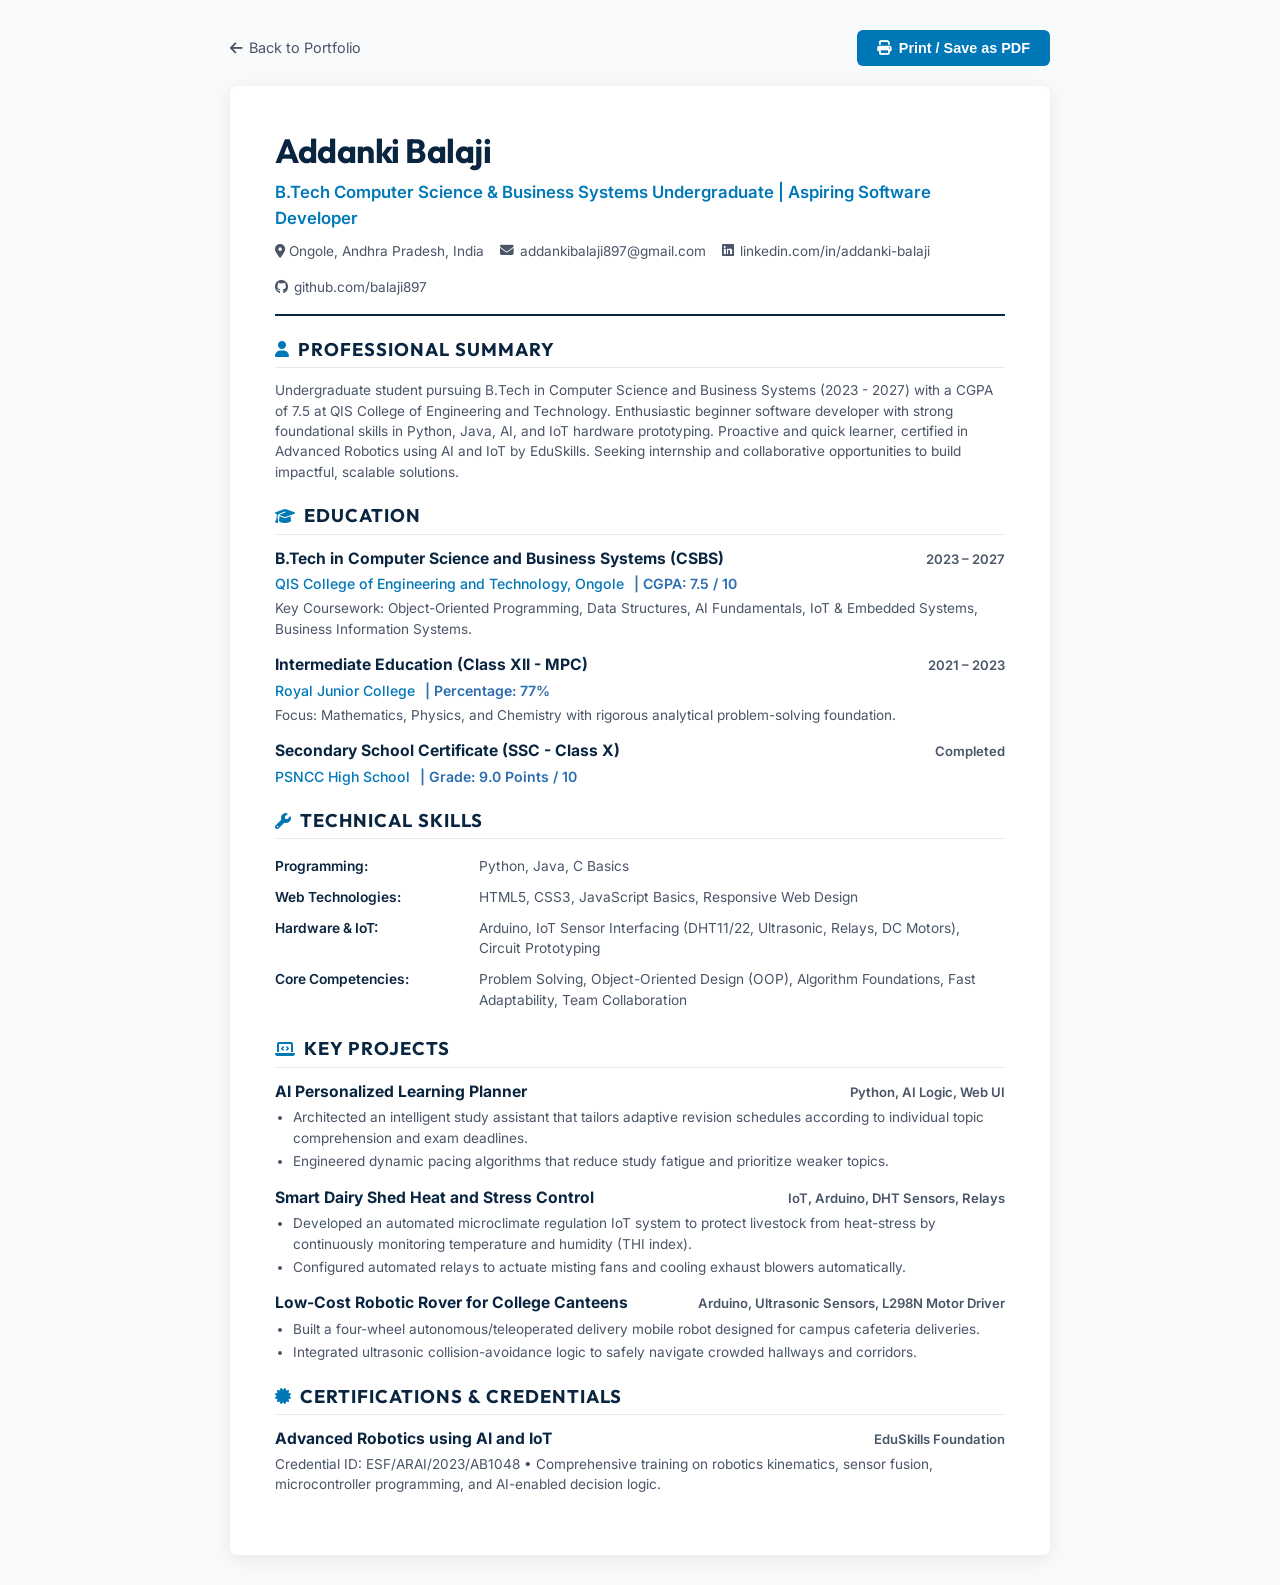
==== assets/docs/resume.html @ ad581528 "Initial commit: Balaji portfolio website" ====
<!DOCTYPE html>
<html lang="en">
<head>
  <meta charset="UTF-8">
  <meta name="viewport" content="width=device-width, initial-scale=1.0">
  <title>Resume - Addanki Balaji | Software Developer</title>
  
  <link rel="preconnect" href="https://fonts.googleapis.com">
  <link rel="preconnect" href="https://fonts.gstatic.com" crossorigin>
  <link href="https://fonts.googleapis.com/css2?family=Inter:wght@300;400;500;600;700&family=Outfit:wght@600;700;800&display=swap" rel="stylesheet">
  <link rel="stylesheet" href="https://cdnjs.cloudflare.com/ajax/libs/font-awesome/6.5.1/css/all.min.css">

  <style>
    :root {
      --primary: #0a2540;
      --accent: #0077b6;
      --text: #2d3748;
      --text-light: #4a5568;
      --border: #e2e8f0;
      --bg: #f8fafc;
    }

    * {
      box-sizing: border-box;
      margin: 0;
      padding: 0;
    }

    body {
      font-family: 'Inter', sans-serif;
      color: var(--text);
      background-color: var(--bg);
      line-height: 1.5;
      padding: 30px 20px;
    }

    .resume-sheet {
      max-width: 820px;
      margin: 0 auto;
      background: #ffffff;
      padding: 40px 45px;
      border-radius: 8px;
      box-shadow: 0 4px 20px rgba(0, 0, 0, 0.08);
      position: relative;
    }

    .toolbar {
      max-width: 820px;
      margin: 0 auto 20px auto;
      display: flex;
      justify-content: space-between;
      align-items: center;
    }

    .btn-print {
      background: #0077b6;
      color: white;
      border: none;
      padding: 10px 20px;
      border-radius: 6px;
      font-weight: 600;
      cursor: pointer;
      display: inline-flex;
      align-items: center;
      gap: 8px;
      font-size: 0.9rem;
      text-decoration: none;
      transition: background 0.2s;
    }

    .btn-print:hover {
      background: #023e8a;
    }

    .btn-back {
      color: #4a5568;
      text-decoration: none;
      font-size: 0.9rem;
      display: inline-flex;
      align-items: center;
      gap: 6px;
    }

    .btn-back:hover {
      color: #0077b6;
    }

    /* Resume Header */
    .header {
      border-bottom: 2px solid var(--primary);
      padding-bottom: 16px;
      margin-bottom: 20px;
    }

    .header h1 {
      font-family: 'Outfit', sans-serif;
      font-size: 2.1rem;
      color: var(--primary);
      letter-spacing: -0.5px;
      margin-bottom: 4px;
    }

    .header .subtitle {
      font-size: 1.05rem;
      font-weight: 600;
      color: var(--accent);
      margin-bottom: 10px;
    }

    .contact-row {
      display: flex;
      flex-wrap: wrap;
      gap: 16px;
      font-size: 0.85rem;
      color: var(--text-light);
    }

    .contact-row a {
      color: var(--text-light);
      text-decoration: none;
      display: inline-flex;
      align-items: center;
      gap: 6px;
    }

    .contact-row a:hover {
      color: var(--accent);
    }

    /* Section Styling */
    .section {
      margin-bottom: 20px;
    }

    .section-title {
      font-family: 'Outfit', sans-serif;
      font-size: 1.15rem;
      color: var(--primary);
      text-transform: uppercase;
      letter-spacing: 1px;
      border-bottom: 1px solid var(--border);
      padding-bottom: 4px;
      margin-bottom: 12px;
      display: flex;
      align-items: center;
      gap: 8px;
    }

    .section-title i {
      color: var(--accent);
      font-size: 1rem;
    }

    /* Content Items */
    .entry {
      margin-bottom: 14px;
    }

    .entry:last-child {
      margin-bottom: 0;
    }

    .entry-header {
      display: flex;
      justify-content: space-between;
      align-items: baseline;
      margin-bottom: 3px;
    }

    .entry-title {
      font-size: 0.98rem;
      font-weight: 700;
      color: var(--primary);
    }

    .entry-date {
      font-size: 0.82rem;
      font-weight: 600;
      color: var(--text-light);
      white-space: nowrap;
    }

    .entry-sub {
      font-size: 0.88rem;
      font-weight: 500;
      color: var(--accent);
      margin-bottom: 4px;
    }

    .entry-sub .grade {
      color: #2b6cb0;
      font-weight: 600;
      margin-left: 6px;
    }

    .entry-desc {
      font-size: 0.85rem;
      color: var(--text-light);
      line-height: 1.5;
    }

    ul.bullet-list {
      padding-left: 18px;
      margin-top: 4px;
    }

    ul.bullet-list li {
      font-size: 0.85rem;
      color: var(--text-light);
      margin-bottom: 3px;
    }

    /* Skills Grid */
    .skills-table {
      width: 100%;
      border-collapse: collapse;
      font-size: 0.86rem;
    }

    .skills-table td {
      padding: 5px 0;
      vertical-align: top;
    }

    .skills-label {
      width: 28%;
      font-weight: 600;
      color: var(--primary);
    }

    .skills-val {
      color: var(--text-light);
    }

    /* Print Styles */
    @media print {
      body {
        background: #ffffff;
        padding: 0;
      }

      .toolbar {
        display: none !important;
      }

      .resume-sheet {
        box-shadow: none;
        padding: 15mm 15mm;
        margin: 0;
        max-width: 100%;
        border-radius: 0;
      }

      @page {
        margin: 10mm;
        size: A4;
      }
    }
  </style>
</head>
<body>

  <div class="toolbar">
    <a href="../../index.html" class="btn-back">
      <i class="fa-solid fa-arrow-left"></i> Back to Portfolio
    </a>
    <button class="btn-print" onclick="window.print()">
      <i class="fa-solid fa-print"></i> Print / Save as PDF
    </button>
  </div>

  <div class="resume-sheet">
    <!-- Header -->
    <header class="header">
      <h1>Addanki Balaji</h1>
      <div class="subtitle">B.Tech Computer Science & Business Systems Undergraduate | Aspiring Software Developer</div>
      <div class="contact-row">
        <span><i class="fa-solid fa-location-dot"></i> Ongole, Andhra Pradesh, India</span>
        <a href="mailto:addankibalaji897@gmail.com"><i class="fa-solid fa-envelope"></i> addankibalaji897@gmail.com</a>
        <a href="https://www.linkedin.com/in/addanki-balaji-a219062a4/" target="_blank"><i class="fa-brands fa-linkedin"></i> linkedin.com/in/addanki-balaji</a>
        <a href="https://github.com/balaji897" target="_blank"><i class="fa-brands fa-github"></i> github.com/balaji897</a>
      </div>
    </header>

    <!-- Professional Summary -->
    <section class="section">
      <h2 class="section-title"><i class="fa-solid fa-user"></i> Professional Summary</h2>
      <p class="entry-desc">
        Undergraduate student pursuing B.Tech in Computer Science and Business Systems (2023 - 2027) with a CGPA of 7.5 at QIS College of Engineering and Technology. Enthusiastic beginner software developer with strong foundational skills in Python, Java, AI, and IoT hardware prototyping. Proactive and quick learner, certified in Advanced Robotics using AI and IoT by EduSkills. Seeking internship and collaborative opportunities to build impactful, scalable solutions.
      </p>
    </section>

    <!-- Education -->
    <section class="section">
      <h2 class="section-title"><i class="fa-solid fa-graduation-cap"></i> Education</h2>
      
      <div class="entry">
        <div class="entry-header">
          <span class="entry-title">B.Tech in Computer Science and Business Systems (CSBS)</span>
          <span class="entry-date">2023 – 2027</span>
        </div>
        <div class="entry-sub">QIS College of Engineering and Technology, Ongole <span class="grade">| CGPA: 7.5 / 10</span></div>
        <p class="entry-desc">Key Coursework: Object-Oriented Programming, Data Structures, AI Fundamentals, IoT & Embedded Systems, Business Information Systems.</p>
      </div>

      <div class="entry">
        <div class="entry-header">
          <span class="entry-title">Intermediate Education (Class XII - MPC)</span>
          <span class="entry-date">2021 – 2023</span>
        </div>
        <div class="entry-sub">Royal Junior College <span class="grade">| Percentage: 77%</span></div>
        <p class="entry-desc">Focus: Mathematics, Physics, and Chemistry with rigorous analytical problem-solving foundation.</p>
      </div>

      <div class="entry">
        <div class="entry-header">
          <span class="entry-title">Secondary School Certificate (SSC - Class X)</span>
          <span class="entry-date">Completed</span>
        </div>
        <div class="entry-sub">PSNCC High School <span class="grade">| Grade: 9.0 Points / 10</span></div>
      </div>
    </section>

    <!-- Technical Skills -->
    <section class="section">
      <h2 class="section-title"><i class="fa-solid fa-wrench"></i> Technical Skills</h2>
      <table class="skills-table">
        <tr>
          <td class="skills-label">Programming:</td>
          <td class="skills-val">Python, Java, C Basics</td>
        </tr>
        <tr>
          <td class="skills-label">Web Technologies:</td>
          <td class="skills-val">HTML5, CSS3, JavaScript Basics, Responsive Web Design</td>
        </tr>
        <tr>
          <td class="skills-label">Hardware & IoT:</td>
          <td class="skills-val">Arduino, IoT Sensor Interfacing (DHT11/22, Ultrasonic, Relays, DC Motors), Circuit Prototyping</td>
        </tr>
        <tr>
          <td class="skills-label">Core Competencies:</td>
          <td class="skills-val">Problem Solving, Object-Oriented Design (OOP), Algorithm Foundations, Fast Adaptability, Team Collaboration</td>
        </tr>
      </table>
    </section>

    <!-- Projects -->
    <section class="section">
      <h2 class="section-title"><i class="fa-solid fa-laptop-code"></i> Key Projects</h2>

      <div class="entry">
        <div class="entry-header">
          <span class="entry-title">AI Personalized Learning Planner</span>
          <span class="entry-date">Python, AI Logic, Web UI</span>
        </div>
        <ul class="bullet-list">
          <li>Architected an intelligent study assistant that tailors adaptive revision schedules according to individual topic comprehension and exam deadlines.</li>
          <li>Engineered dynamic pacing algorithms that reduce study fatigue and prioritize weaker topics.</li>
        </ul>
      </div>

      <div class="entry">
        <div class="entry-header">
          <span class="entry-title">Smart Dairy Shed Heat and Stress Control</span>
          <span class="entry-date">IoT, Arduino, DHT Sensors, Relays</span>
        </div>
        <ul class="bullet-list">
          <li>Developed an automated microclimate regulation IoT system to protect livestock from heat-stress by continuously monitoring temperature and humidity (THI index).</li>
          <li>Configured automated relays to actuate misting fans and cooling exhaust blowers automatically.</li>
        </ul>
      </div>

      <div class="entry">
        <div class="entry-header">
          <span class="entry-title">Low-Cost Robotic Rover for College Canteens</span>
          <span class="entry-date">Arduino, Ultrasonic Sensors, L298N Motor Driver</span>
        </div>
        <ul class="bullet-list">
          <li>Built a four-wheel autonomous/teleoperated delivery mobile robot designed for campus cafeteria deliveries.</li>
          <li>Integrated ultrasonic collision-avoidance logic to safely navigate crowded hallways and corridors.</li>
        </ul>
      </div>
    </section>

    <!-- Certifications -->
    <section class="section">
      <h2 class="section-title"><i class="fa-solid fa-certificate"></i> Certifications & Credentials</h2>
      <div class="entry">
        <div class="entry-header">
          <span class="entry-title">Advanced Robotics using AI and IoT</span>
          <span class="entry-date">EduSkills Foundation</span>
        </div>
        <p class="entry-desc">
          Credential ID: ESF/ARAI/2023/AB1048 &bull; Comprehensive training on robotics kinematics, sensor fusion, microcontroller programming, and AI-enabled decision logic.
        </p>
      </div>
    </section>
  </div>

</body>
</html>
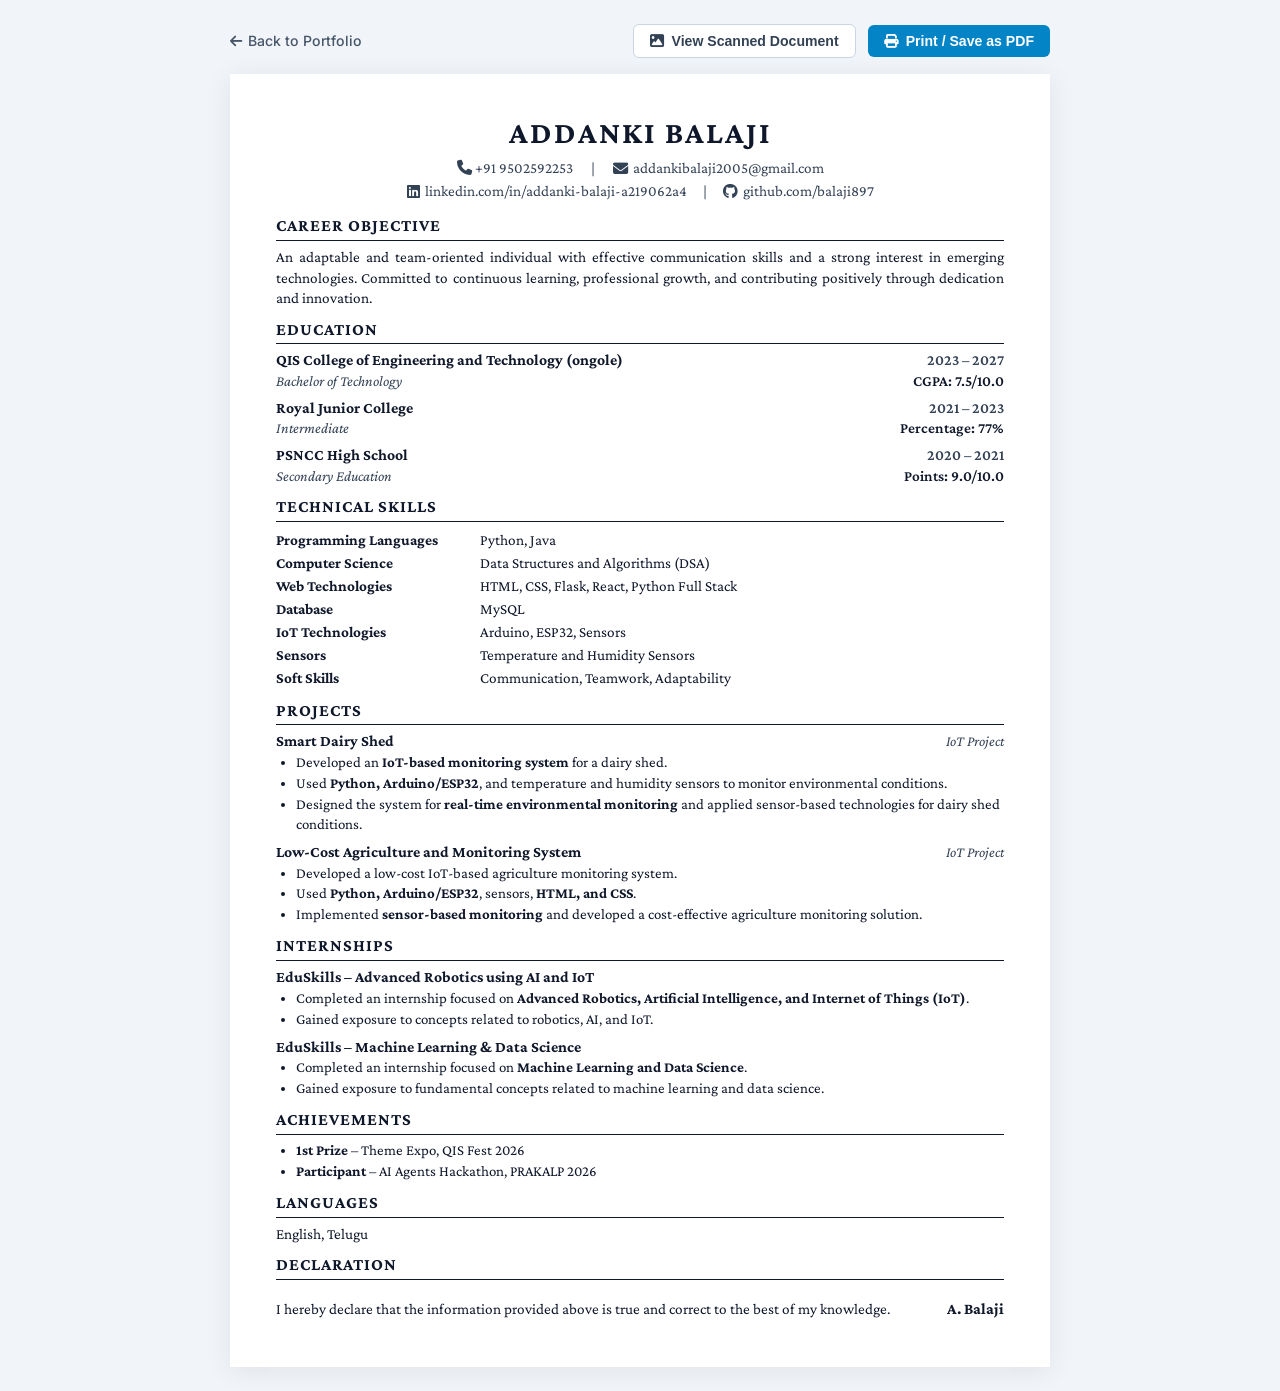
==== commit fae2d5e2: "Update resume with official credentials, education, skills, and projects" ====
--- a/assets/docs/resume.html
+++ b/assets/docs/resume.html
@@ -3,21 +3,22 @@
 <head>
   <meta charset="UTF-8">
   <meta name="viewport" content="width=device-width, initial-scale=1.0">
-  <title>Resume - Addanki Balaji | Software Developer</title>
+  <title>Resume - Addanki Balaji</title>
   
   <link rel="preconnect" href="https://fonts.googleapis.com">
   <link rel="preconnect" href="https://fonts.gstatic.com" crossorigin>
-  <link href="https://fonts.googleapis.com/css2?family=Inter:wght@300;400;500;600;700&family=Outfit:wght@600;700;800&display=swap" rel="stylesheet">
+  <link href="https://fonts.googleapis.com/css2?family=Crimson+Pro:ital,wght@0,400;0,600;0,700;1,400&family=Inter:wght@400;500;600;700&display=swap" rel="stylesheet">
   <link rel="stylesheet" href="https://cdnjs.cloudflare.com/ajax/libs/font-awesome/6.5.1/css/all.min.css">
 
   <style>
     :root {
-      --primary: #0a2540;
-      --accent: #0077b6;
-      --text: #2d3748;
-      --text-light: #4a5568;
-      --border: #e2e8f0;
-      --bg: #f8fafc;
+      --primary: #0f172a;
+      --secondary: #1e293b;
+      --accent: #0284c7;
+      --text: #0f172a;
+      --text-muted: #334155;
+      --line: #0f172a;
+      --bg: #f1f5f9;
     }
 
     * {
@@ -27,216 +28,313 @@
     }
 
     body {
-      font-family: 'Inter', sans-serif;
+      font-family: 'Crimson Pro', serif, 'Times New Roman';
       color: var(--text);
       background-color: var(--bg);
-      line-height: 1.5;
-      padding: 30px 20px;
-    }
-
-    .resume-sheet {
-      max-width: 820px;
-      margin: 0 auto;
-      background: #ffffff;
-      padding: 40px 45px;
-      border-radius: 8px;
-      box-shadow: 0 4px 20px rgba(0, 0, 0, 0.08);
-      position: relative;
-    }
-
+      line-height: 1.32;
+      padding: 24px 16px;
+      font-size: 15px;
+    }
+
+    /* Top Toolbar */
     .toolbar {
       max-width: 820px;
-      margin: 0 auto 20px auto;
+      margin: 0 auto 16px auto;
       display: flex;
       justify-content: space-between;
       align-items: center;
-    }
-
-    .btn-print {
-      background: #0077b6;
-      color: white;
+      font-family: 'Inter', sans-serif;
+    }
+
+    .toolbar-left, .toolbar-right {
+      display: flex;
+      align-items: center;
+      gap: 12px;
+    }
+
+    .btn-action {
+      background: #0284c7;
+      color: #ffffff;
       border: none;
-      padding: 10px 20px;
+      padding: 8px 16px;
       border-radius: 6px;
       font-weight: 600;
       cursor: pointer;
       display: inline-flex;
       align-items: center;
       gap: 8px;
-      font-size: 0.9rem;
+      font-size: 0.88rem;
       text-decoration: none;
-      transition: background 0.2s;
-    }
-
-    .btn-print:hover {
-      background: #023e8a;
+      transition: background 0.2s, transform 0.15s;
+    }
+
+    .btn-action:hover {
+      background: #0369a1;
+      transform: translateY(-1px);
+    }
+
+    .btn-secondary {
+      background: #ffffff;
+      color: #334155;
+      border: 1px solid #cbd5e1;
+    }
+
+    .btn-secondary:hover {
+      background: #f8fafc;
+      color: #0f172a;
     }
 
     .btn-back {
-      color: #4a5568;
+      color: #475569;
       text-decoration: none;
-      font-size: 0.9rem;
+      font-size: 0.88rem;
       display: inline-flex;
       align-items: center;
       gap: 6px;
+      font-weight: 500;
     }
 
     .btn-back:hover {
-      color: #0077b6;
+      color: #0284c7;
+    }
+
+    /* Resume Sheet */
+    .resume-sheet {
+      max-width: 820px;
+      margin: 0 auto;
+      background: #ffffff;
+      padding: 38px 46px;
+      box-shadow: 0 4px 25px rgba(0, 0, 0, 0.08);
+      position: relative;
     }
 
     /* Resume Header */
-    .header {
-      border-bottom: 2px solid var(--primary);
-      padding-bottom: 16px;
-      margin-bottom: 20px;
-    }
-
-    .header h1 {
-      font-family: 'Outfit', sans-serif;
-      font-size: 2.1rem;
-      color: var(--primary);
-      letter-spacing: -0.5px;
-      margin-bottom: 4px;
-    }
-
-    .header .subtitle {
-      font-size: 1.05rem;
-      font-weight: 600;
-      color: var(--accent);
-      margin-bottom: 10px;
-    }
-
-    .contact-row {
-      display: flex;
+    .resume-header {
+      text-align: center;
+      margin-bottom: 14px;
+    }
+
+    .candidate-name {
+      font-size: 1.95rem;
+      font-weight: 700;
+      letter-spacing: 2px;
+      text-transform: uppercase;
+      color: var(--primary);
+      margin-bottom: 5px;
+    }
+
+    .contact-meta {
+      font-size: 0.95rem;
+      color: var(--text-muted);
+      display: flex;
+      justify-content: center;
       flex-wrap: wrap;
-      gap: 16px;
-      font-size: 0.85rem;
-      color: var(--text-light);
-    }
-
-    .contact-row a {
-      color: var(--text-light);
+      gap: 10px 18px;
+      margin-bottom: 3px;
+    }
+
+    .contact-meta a {
+      color: inherit;
       text-decoration: none;
       display: inline-flex;
       align-items: center;
-      gap: 6px;
-    }
-
-    .contact-row a:hover {
+      gap: 5px;
+    }
+
+    .contact-meta a:hover {
       color: var(--accent);
-    }
-
-    /* Section Styling */
-    .section {
-      margin-bottom: 20px;
-    }
-
-    .section-title {
-      font-family: 'Outfit', sans-serif;
-      font-size: 1.15rem;
-      color: var(--primary);
+      text-decoration: underline;
+    }
+
+    .contact-links-row {
+      font-size: 0.95rem;
+      color: var(--text-muted);
+      display: flex;
+      justify-content: center;
+      flex-wrap: wrap;
+      gap: 16px;
+    }
+
+    .contact-links-row a {
+      color: inherit;
+      text-decoration: none;
+      display: inline-flex;
+      align-items: center;
+      gap: 5px;
+    }
+
+    .contact-links-row a:hover {
+      color: var(--accent);
+      text-decoration: underline;
+    }
+
+    /* Sections */
+    .resume-section {
+      margin-top: 10px;
+      margin-bottom: 10px;
+    }
+
+    .section-heading {
+      font-size: 1.08rem;
+      font-weight: 700;
       text-transform: uppercase;
       letter-spacing: 1px;
-      border-bottom: 1px solid var(--border);
-      padding-bottom: 4px;
-      margin-bottom: 12px;
-      display: flex;
-      align-items: center;
-      gap: 8px;
-    }
-
-    .section-title i {
-      color: var(--accent);
-      font-size: 1rem;
-    }
-
-    /* Content Items */
-    .entry {
-      margin-bottom: 14px;
-    }
-
-    .entry:last-child {
-      margin-bottom: 0;
-    }
-
-    .entry-header {
+      color: var(--primary);
+      border-bottom: 1.2px solid var(--line);
+      padding-bottom: 2px;
+      margin-bottom: 6px;
+    }
+
+    .section-text {
+      font-size: 0.95rem;
+      color: var(--text);
+      line-height: 1.35;
+      text-align: justify;
+    }
+
+    /* Education Items */
+    .edu-entry {
+      margin-bottom: 6px;
+    }
+
+    .edu-row-top, .edu-row-bottom {
       display: flex;
       justify-content: space-between;
       align-items: baseline;
-      margin-bottom: 3px;
-    }
-
-    .entry-title {
+    }
+
+    .institution-name {
+      font-weight: 700;
       font-size: 0.98rem;
-      font-weight: 700;
-      color: var(--primary);
-    }
-
-    .entry-date {
-      font-size: 0.82rem;
+      color: var(--primary);
+    }
+
+    .edu-period {
       font-weight: 600;
-      color: var(--text-light);
-      white-space: nowrap;
-    }
-
-    .entry-sub {
-      font-size: 0.88rem;
-      font-weight: 500;
-      color: var(--accent);
-      margin-bottom: 4px;
-    }
-
-    .entry-sub .grade {
-      color: #2b6cb0;
+      font-size: 0.95rem;
+      color: var(--text-muted);
+    }
+
+    .degree-name {
+      font-style: italic;
+      font-size: 0.93rem;
+      color: var(--text-muted);
+    }
+
+    .grade-text {
       font-weight: 600;
-      margin-left: 6px;
-    }
-
-    .entry-desc {
-      font-size: 0.85rem;
-      color: var(--text-light);
-      line-height: 1.5;
-    }
-
-    ul.bullet-list {
-      padding-left: 18px;
-      margin-top: 4px;
-    }
-
-    ul.bullet-list li {
-      font-size: 0.85rem;
-      color: var(--text-light);
-      margin-bottom: 3px;
-    }
-
-    /* Skills Grid */
-    .skills-table {
+      font-size: 0.95rem;
+      color: var(--primary);
+    }
+
+    /* Technical Skills Table */
+    .skills-grid {
+      display: table;
       width: 100%;
       border-collapse: collapse;
-      font-size: 0.86rem;
-    }
-
-    .skills-table td {
-      padding: 5px 0;
+      font-size: 0.95rem;
+    }
+
+    .skill-row {
+      display: table-row;
+    }
+
+    .skill-category {
+      display: table-cell;
+      font-weight: 700;
+      color: var(--primary);
+      width: 28%;
+      padding: 1.5px 0;
       vertical-align: top;
     }
 
-    .skills-label {
-      width: 28%;
-      font-weight: 600;
-      color: var(--primary);
-    }
-
-    .skills-val {
-      color: var(--text-light);
-    }
-
-    /* Print Styles */
+    .skill-list {
+      display: table-cell;
+      color: var(--text);
+      padding: 1.5px 0;
+      vertical-align: top;
+    }
+
+    /* Projects & Internships */
+    .item-entry {
+      margin-bottom: 7px;
+    }
+
+    .item-header {
+      display: flex;
+      justify-content: space-between;
+      align-items: baseline;
+      margin-bottom: 1px;
+    }
+
+    .item-title {
+      font-weight: 700;
+      font-size: 0.98rem;
+      color: var(--primary);
+    }
+
+    .item-badge {
+      font-style: italic;
+      font-size: 0.92rem;
+      color: var(--text-muted);
+    }
+
+    .bullets {
+      list-style-type: disc;
+      padding-left: 20px;
+    }
+
+    .bullets li {
+      font-size: 0.93rem;
+      line-height: 1.34;
+      margin-bottom: 1px;
+      color: var(--text);
+    }
+
+    .bullets li strong {
+      color: var(--primary);
+    }
+
+    /* Declaration */
+    .declaration-row {
+      display: flex;
+      justify-content: space-between;
+      align-items: flex-end;
+      margin-top: 12px;
+      padding-top: 6px;
+    }
+
+    .signature {
+      font-weight: 700;
+      font-size: 1rem;
+      color: var(--primary);
+      text-align: right;
+    }
+
+    /* Original Scan Modal/View */
+    .scan-view-container {
+      display: none;
+      text-align: center;
+      background: #ffffff;
+      padding: 20px;
+      max-width: 820px;
+      margin: 0 auto;
+      box-shadow: 0 4px 25px rgba(0, 0, 0, 0.08);
+    }
+
+    .scan-view-img {
+      max-width: 100%;
+      height: auto;
+      border: 1px solid #e2e8f0;
+      box-shadow: 0 2px 10px rgba(0,0,0,0.1);
+    }
+
+    /* Print Setup */
     @media print {
       body {
         background: #ffffff;
         padding: 0;
+        font-size: 13.5px;
       }
 
       .toolbar {
@@ -245,157 +343,247 @@
 
       .resume-sheet {
         box-shadow: none;
-        padding: 15mm 15mm;
+        padding: 8mm 12mm;
         margin: 0;
         max-width: 100%;
-        border-radius: 0;
       }
 
+      .scan-view-container {
+        display: none !important;
+      }
+
       @page {
-        margin: 10mm;
-        size: A4;
+        margin: 6mm 8mm;
+        size: A4 portrait;
       }
     }
   </style>
 </head>
 <body>
 
+  <!-- Top Toolbar -->
   <div class="toolbar">
-    <a href="../../index.html" class="btn-back">
-      <i class="fa-solid fa-arrow-left"></i> Back to Portfolio
-    </a>
-    <button class="btn-print" onclick="window.print()">
-      <i class="fa-solid fa-print"></i> Print / Save as PDF
-    </button>
+    <div class="toolbar-left">
+      <a href="../../index.html" class="btn-back">
+        <i class="fa-solid fa-arrow-left"></i> Back to Portfolio
+      </a>
+    </div>
+    <div class="toolbar-right">
+      <button class="btn-action btn-secondary" id="toggle-view-btn" onclick="toggleView()">
+        <i class="fa-solid fa-image"></i> View Scanned Document
+      </button>
+      <button class="btn-action" onclick="window.print()">
+        <i class="fa-solid fa-print"></i> Print / Save as PDF
+      </button>
+    </div>
   </div>
 
-  <div class="resume-sheet">
+  <!-- Document View (Scanned Image View) -->
+  <div class="scan-view-container" id="scan-view">
+    <img src="resume.png" alt="Addanki Balaji Original Resume" class="scan-view-img">
+  </div>
+
+  <!-- Digital Clean Resume Sheet -->
+  <main class="resume-sheet" id="digital-resume">
+
     <!-- Header -->
-    <header class="header">
-      <h1>Addanki Balaji</h1>
-      <div class="subtitle">B.Tech Computer Science & Business Systems Undergraduate | Aspiring Software Developer</div>
-      <div class="contact-row">
-        <span><i class="fa-solid fa-location-dot"></i> Ongole, Andhra Pradesh, India</span>
-        <a href="mailto:addankibalaji897@gmail.com"><i class="fa-solid fa-envelope"></i> addankibalaji897@gmail.com</a>
-        <a href="https://www.linkedin.com/in/addanki-balaji-a219062a4/" target="_blank"><i class="fa-brands fa-linkedin"></i> linkedin.com/in/addanki-balaji</a>
-        <a href="https://github.com/balaji897" target="_blank"><i class="fa-brands fa-github"></i> github.com/balaji897</a>
+    <header class="resume-header">
+      <h1 class="candidate-name">ADDANKI BALAJI</h1>
+      <div class="contact-meta">
+        <span><i class="fa-solid fa-phone"></i> +91 9502592253</span>
+        <span>|</span>
+        <a href="mailto:addankibalaji2005@gmail.com"><i class="fa-solid fa-envelope"></i> addankibalaji2005@gmail.com</a>
+      </div>
+      <div class="contact-links-row">
+        <a href="https://linkedin.com/in/addanki-balaji-a219062a4" target="_blank" rel="noopener noreferrer">
+          <i class="fa-brands fa-linkedin"></i> linkedin.com/in/addanki-balaji-a219062a4
+        </a>
+        <span>|</span>
+        <a href="https://github.com/balaji897" target="_blank" rel="noopener noreferrer">
+          <i class="fa-brands fa-github"></i> github.com/balaji897
+        </a>
       </div>
     </header>
 
-    <!-- Professional Summary -->
-    <section class="section">
-      <h2 class="section-title"><i class="fa-solid fa-user"></i> Professional Summary</h2>
-      <p class="entry-desc">
-        Undergraduate student pursuing B.Tech in Computer Science and Business Systems (2023 - 2027) with a CGPA of 7.5 at QIS College of Engineering and Technology. Enthusiastic beginner software developer with strong foundational skills in Python, Java, AI, and IoT hardware prototyping. Proactive and quick learner, certified in Advanced Robotics using AI and IoT by EduSkills. Seeking internship and collaborative opportunities to build impactful, scalable solutions.
+    <!-- CAREER OBJECTIVE -->
+    <section class="resume-section">
+      <h2 class="section-heading">CAREER OBJECTIVE</h2>
+      <p class="section-text">
+        An adaptable and team-oriented individual with effective communication skills and a strong interest in emerging technologies. Committed to continuous learning, professional growth, and contributing positively through dedication and innovation.
       </p>
     </section>
 
-    <!-- Education -->
-    <section class="section">
-      <h2 class="section-title"><i class="fa-solid fa-graduation-cap"></i> Education</h2>
+    <!-- EDUCATION -->
+    <section class="resume-section">
+      <h2 class="section-heading">EDUCATION</h2>
       
-      <div class="entry">
-        <div class="entry-header">
-          <span class="entry-title">B.Tech in Computer Science and Business Systems (CSBS)</span>
-          <span class="entry-date">2023 – 2027</span>
-        </div>
-        <div class="entry-sub">QIS College of Engineering and Technology, Ongole <span class="grade">| CGPA: 7.5 / 10</span></div>
-        <p class="entry-desc">Key Coursework: Object-Oriented Programming, Data Structures, AI Fundamentals, IoT & Embedded Systems, Business Information Systems.</p>
-      </div>
-
-      <div class="entry">
-        <div class="entry-header">
-          <span class="entry-title">Intermediate Education (Class XII - MPC)</span>
-          <span class="entry-date">2021 – 2023</span>
-        </div>
-        <div class="entry-sub">Royal Junior College <span class="grade">| Percentage: 77%</span></div>
-        <p class="entry-desc">Focus: Mathematics, Physics, and Chemistry with rigorous analytical problem-solving foundation.</p>
-      </div>
-
-      <div class="entry">
-        <div class="entry-header">
-          <span class="entry-title">Secondary School Certificate (SSC - Class X)</span>
-          <span class="entry-date">Completed</span>
-        </div>
-        <div class="entry-sub">PSNCC High School <span class="grade">| Grade: 9.0 Points / 10</span></div>
-      </div>
-    </section>
-
-    <!-- Technical Skills -->
-    <section class="section">
-      <h2 class="section-title"><i class="fa-solid fa-wrench"></i> Technical Skills</h2>
-      <table class="skills-table">
-        <tr>
-          <td class="skills-label">Programming:</td>
-          <td class="skills-val">Python, Java, C Basics</td>
-        </tr>
-        <tr>
-          <td class="skills-label">Web Technologies:</td>
-          <td class="skills-val">HTML5, CSS3, JavaScript Basics, Responsive Web Design</td>
-        </tr>
-        <tr>
-          <td class="skills-label">Hardware & IoT:</td>
-          <td class="skills-val">Arduino, IoT Sensor Interfacing (DHT11/22, Ultrasonic, Relays, DC Motors), Circuit Prototyping</td>
-        </tr>
-        <tr>
-          <td class="skills-label">Core Competencies:</td>
-          <td class="skills-val">Problem Solving, Object-Oriented Design (OOP), Algorithm Foundations, Fast Adaptability, Team Collaboration</td>
-        </tr>
-      </table>
-    </section>
-
-    <!-- Projects -->
-    <section class="section">
-      <h2 class="section-title"><i class="fa-solid fa-laptop-code"></i> Key Projects</h2>
-
-      <div class="entry">
-        <div class="entry-header">
-          <span class="entry-title">AI Personalized Learning Planner</span>
-          <span class="entry-date">Python, AI Logic, Web UI</span>
-        </div>
-        <ul class="bullet-list">
-          <li>Architected an intelligent study assistant that tailors adaptive revision schedules according to individual topic comprehension and exam deadlines.</li>
-          <li>Engineered dynamic pacing algorithms that reduce study fatigue and prioritize weaker topics.</li>
+      <div class="edu-entry">
+        <div class="edu-row-top">
+          <span class="institution-name">QIS College of Engineering and Technology (ongole)</span>
+          <span class="edu-period">2023 – 2027</span>
+        </div>
+        <div class="edu-row-bottom">
+          <span class="degree-name">Bachelor of Technology</span>
+          <span class="grade-text">CGPA: 7.5/10.0</span>
+        </div>
+      </div>
+
+      <div class="edu-entry">
+        <div class="edu-row-top">
+          <span class="institution-name">Royal Junior College</span>
+          <span class="edu-period">2021 – 2023</span>
+        </div>
+        <div class="edu-row-bottom">
+          <span class="degree-name">Intermediate</span>
+          <span class="grade-text">Percentage: 77%</span>
+        </div>
+      </div>
+
+      <div class="edu-entry">
+        <div class="edu-row-top">
+          <span class="institution-name">PSNCC High School</span>
+          <span class="edu-period">2020 – 2021</span>
+        </div>
+        <div class="edu-row-bottom">
+          <span class="degree-name">Secondary Education</span>
+          <span class="grade-text">Points: 9.0/10.0</span>
+        </div>
+      </div>
+    </section>
+
+    <!-- TECHNICAL SKILLS -->
+    <section class="resume-section">
+      <h2 class="section-heading">TECHNICAL SKILLS</h2>
+      <div class="skills-grid">
+        <div class="skill-row">
+          <span class="skill-category">Programming Languages</span>
+          <span class="skill-list">Python, Java</span>
+        </div>
+        <div class="skill-row">
+          <span class="skill-category">Computer Science</span>
+          <span class="skill-list">Data Structures and Algorithms (DSA)</span>
+        </div>
+        <div class="skill-row">
+          <span class="skill-category">Web Technologies</span>
+          <span class="skill-list">HTML, CSS, Flask, React, Python Full Stack</span>
+        </div>
+        <div class="skill-row">
+          <span class="skill-category">Database</span>
+          <span class="skill-list">MySQL</span>
+        </div>
+        <div class="skill-row">
+          <span class="skill-category">IoT Technologies</span>
+          <span class="skill-list">Arduino, ESP32, Sensors</span>
+        </div>
+        <div class="skill-row">
+          <span class="skill-category">Sensors</span>
+          <span class="skill-list">Temperature and Humidity Sensors</span>
+        </div>
+        <div class="skill-row">
+          <span class="skill-category">Soft Skills</span>
+          <span class="skill-list">Communication, Teamwork, Adaptability</span>
+        </div>
+      </div>
+    </section>
+
+    <!-- PROJECTS -->
+    <section class="resume-section">
+      <h2 class="section-heading">PROJECTS</h2>
+
+      <div class="item-entry">
+        <div class="item-header">
+          <span class="item-title">Smart Dairy Shed</span>
+          <span class="item-badge">IoT Project</span>
+        </div>
+        <ul class="bullets">
+          <li>Developed an <strong>IoT-based monitoring system</strong> for a dairy shed.</li>
+          <li>Used <strong>Python, Arduino/ESP32</strong>, and temperature and humidity sensors to monitor environmental conditions.</li>
+          <li>Designed the system for <strong>real-time environmental monitoring</strong> and applied sensor-based technologies for dairy shed conditions.</li>
         </ul>
       </div>
 
-      <div class="entry">
-        <div class="entry-header">
-          <span class="entry-title">Smart Dairy Shed Heat and Stress Control</span>
-          <span class="entry-date">IoT, Arduino, DHT Sensors, Relays</span>
-        </div>
-        <ul class="bullet-list">
-          <li>Developed an automated microclimate regulation IoT system to protect livestock from heat-stress by continuously monitoring temperature and humidity (THI index).</li>
-          <li>Configured automated relays to actuate misting fans and cooling exhaust blowers automatically.</li>
+      <div class="item-entry">
+        <div class="item-header">
+          <span class="item-title">Low-Cost Agriculture and Monitoring System</span>
+          <span class="item-badge">IoT Project</span>
+        </div>
+        <ul class="bullets">
+          <li>Developed a low-cost IoT-based agriculture monitoring system.</li>
+          <li>Used <strong>Python, Arduino/ESP32</strong>, sensors, <strong>HTML, and CSS</strong>.</li>
+          <li>Implemented <strong>sensor-based monitoring</strong> and developed a cost-effective agriculture monitoring solution.</li>
         </ul>
       </div>
-
-      <div class="entry">
-        <div class="entry-header">
-          <span class="entry-title">Low-Cost Robotic Rover for College Canteens</span>
-          <span class="entry-date">Arduino, Ultrasonic Sensors, L298N Motor Driver</span>
-        </div>
-        <ul class="bullet-list">
-          <li>Built a four-wheel autonomous/teleoperated delivery mobile robot designed for campus cafeteria deliveries.</li>
-          <li>Integrated ultrasonic collision-avoidance logic to safely navigate crowded hallways and corridors.</li>
+    </section>
+
+    <!-- INTERNSHIPS -->
+    <section class="resume-section">
+      <h2 class="section-heading">INTERNSHIPS</h2>
+
+      <div class="item-entry">
+        <div class="item-header">
+          <span class="item-title">EduSkills – Advanced Robotics using AI and IoT</span>
+        </div>
+        <ul class="bullets">
+          <li>Completed an internship focused on <strong>Advanced Robotics, Artificial Intelligence, and Internet of Things (IoT)</strong>.</li>
+          <li>Gained exposure to concepts related to robotics, AI, and IoT.</li>
         </ul>
       </div>
-    </section>
-
-    <!-- Certifications -->
-    <section class="section">
-      <h2 class="section-title"><i class="fa-solid fa-certificate"></i> Certifications & Credentials</h2>
-      <div class="entry">
-        <div class="entry-header">
-          <span class="entry-title">Advanced Robotics using AI and IoT</span>
-          <span class="entry-date">EduSkills Foundation</span>
-        </div>
-        <p class="entry-desc">
-          Credential ID: ESF/ARAI/2023/AB1048 &bull; Comprehensive training on robotics kinematics, sensor fusion, microcontroller programming, and AI-enabled decision logic.
-        </p>
-      </div>
-    </section>
-  </div>
-
+
+      <div class="item-entry">
+        <div class="item-header">
+          <span class="item-title">EduSkills – Machine Learning & Data Science</span>
+        </div>
+        <ul class="bullets">
+          <li>Completed an internship focused on <strong>Machine Learning and Data Science</strong>.</li>
+          <li>Gained exposure to fundamental concepts related to machine learning and data science.</li>
+        </ul>
+      </div>
+    </section>
+
+    <!-- ACHIEVEMENTS -->
+    <section class="resume-section">
+      <h2 class="section-heading">ACHIEVEMENTS</h2>
+      <ul class="bullets">
+        <li><strong>1st Prize</strong> – Theme Expo, QIS Fest 2026</li>
+        <li><strong>Participant</strong> – AI Agents Hackathon, PRAKALP 2026</li>
+      </ul>
+    </section>
+
+    <!-- LANGUAGES -->
+    <section class="resume-section">
+      <h2 class="section-heading">LANGUAGES</h2>
+      <p class="section-text">English, Telugu</p>
+    </section>
+
+    <!-- DECLARATION -->
+    <section class="resume-section">
+      <h2 class="section-heading">DECLARATION</h2>
+      <div class="declaration-row">
+        <p class="section-text">I hereby declare that the information provided above is true and correct to the best of my knowledge.</p>
+        <span class="signature">A. Balaji</span>
+      </div>
+    </section>
+
+  </main>
+
+  <script>
+    let isScanMode = false;
+    function toggleView() {
+      const digital = document.getElementById('digital-resume');
+      const scan = document.getElementById('scan-view');
+      const btn = document.getElementById('toggle-view-btn');
+
+      isScanMode = !isScanMode;
+      if (isScanMode) {
+        digital.style.display = 'none';
+        scan.style.display = 'block';
+        btn.innerHTML = '<i class="fa-solid fa-file-lines"></i> View Digital Resume';
+      } else {
+        digital.style.display = 'block';
+        scan.style.display = 'none';
+        btn.innerHTML = '<i class="fa-solid fa-image"></i> View Scanned Document';
+      }
+    }
+  </script>
 </body>
 </html>
